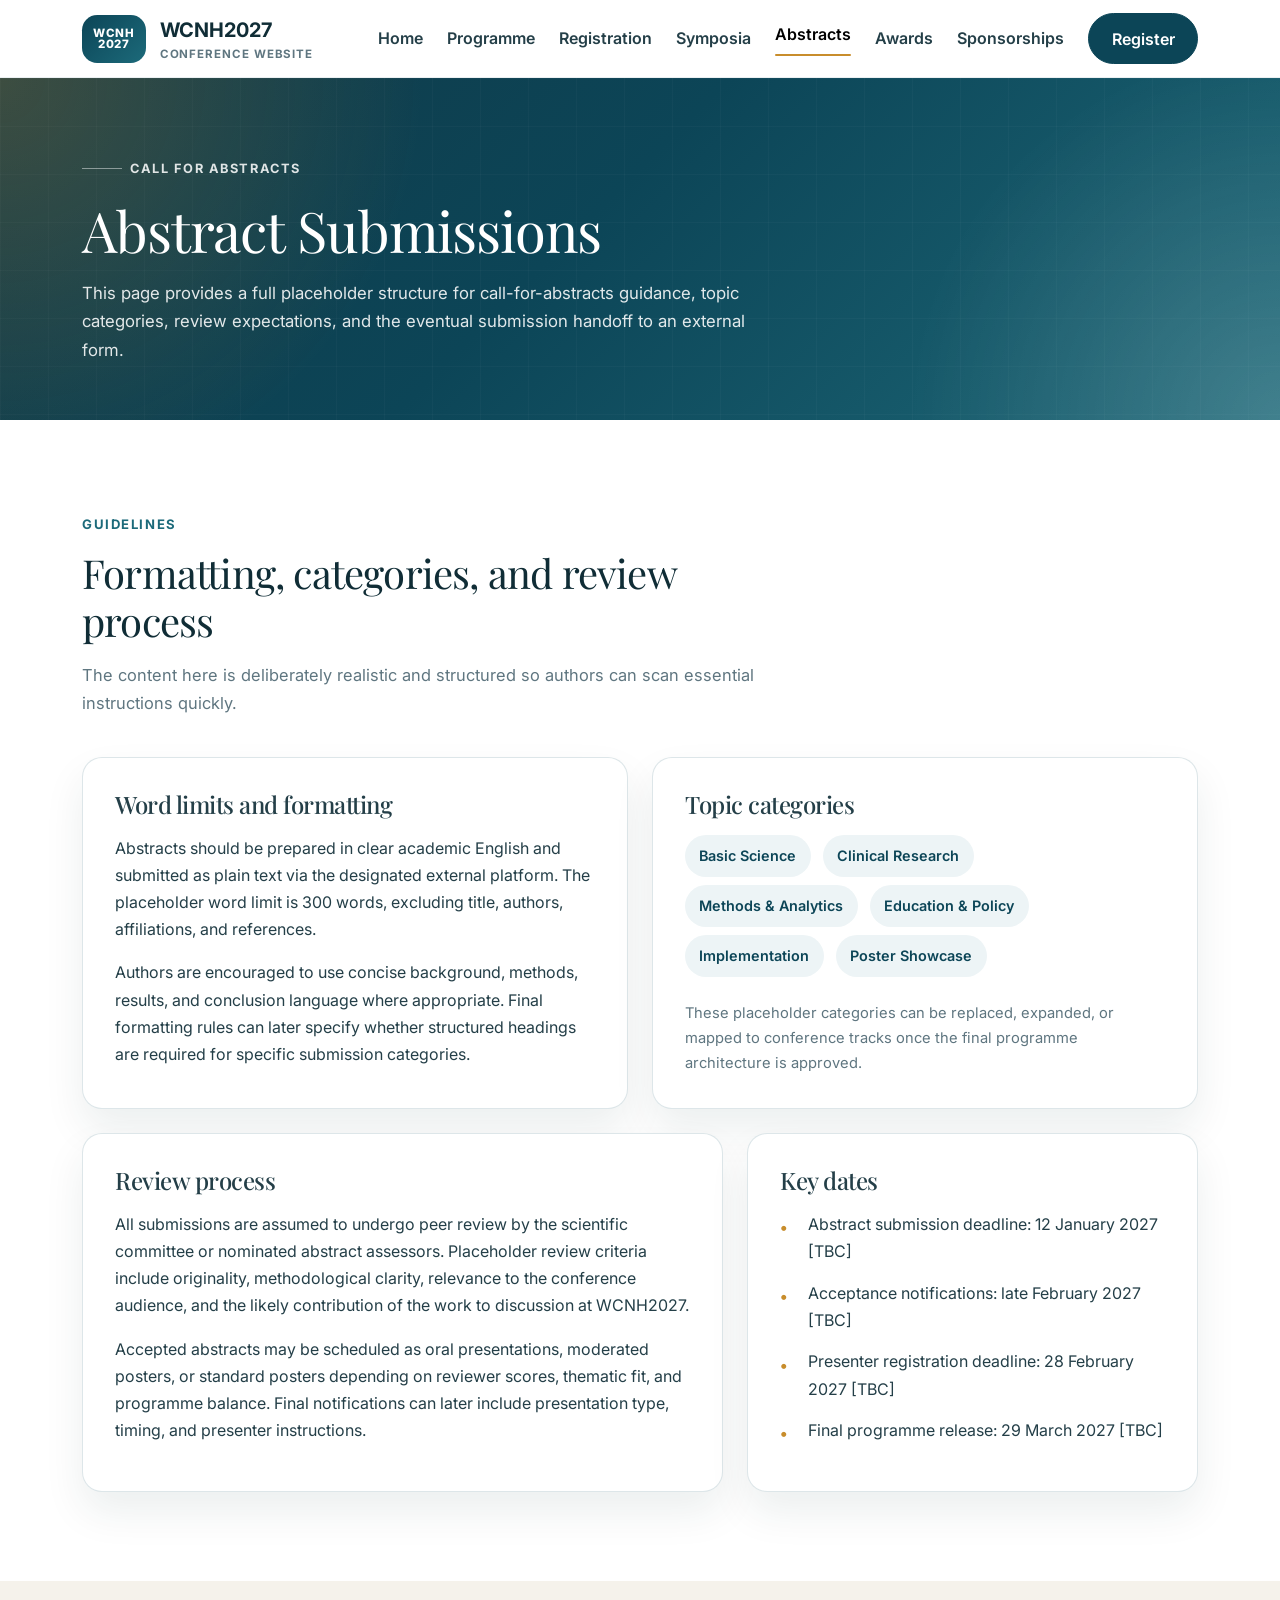
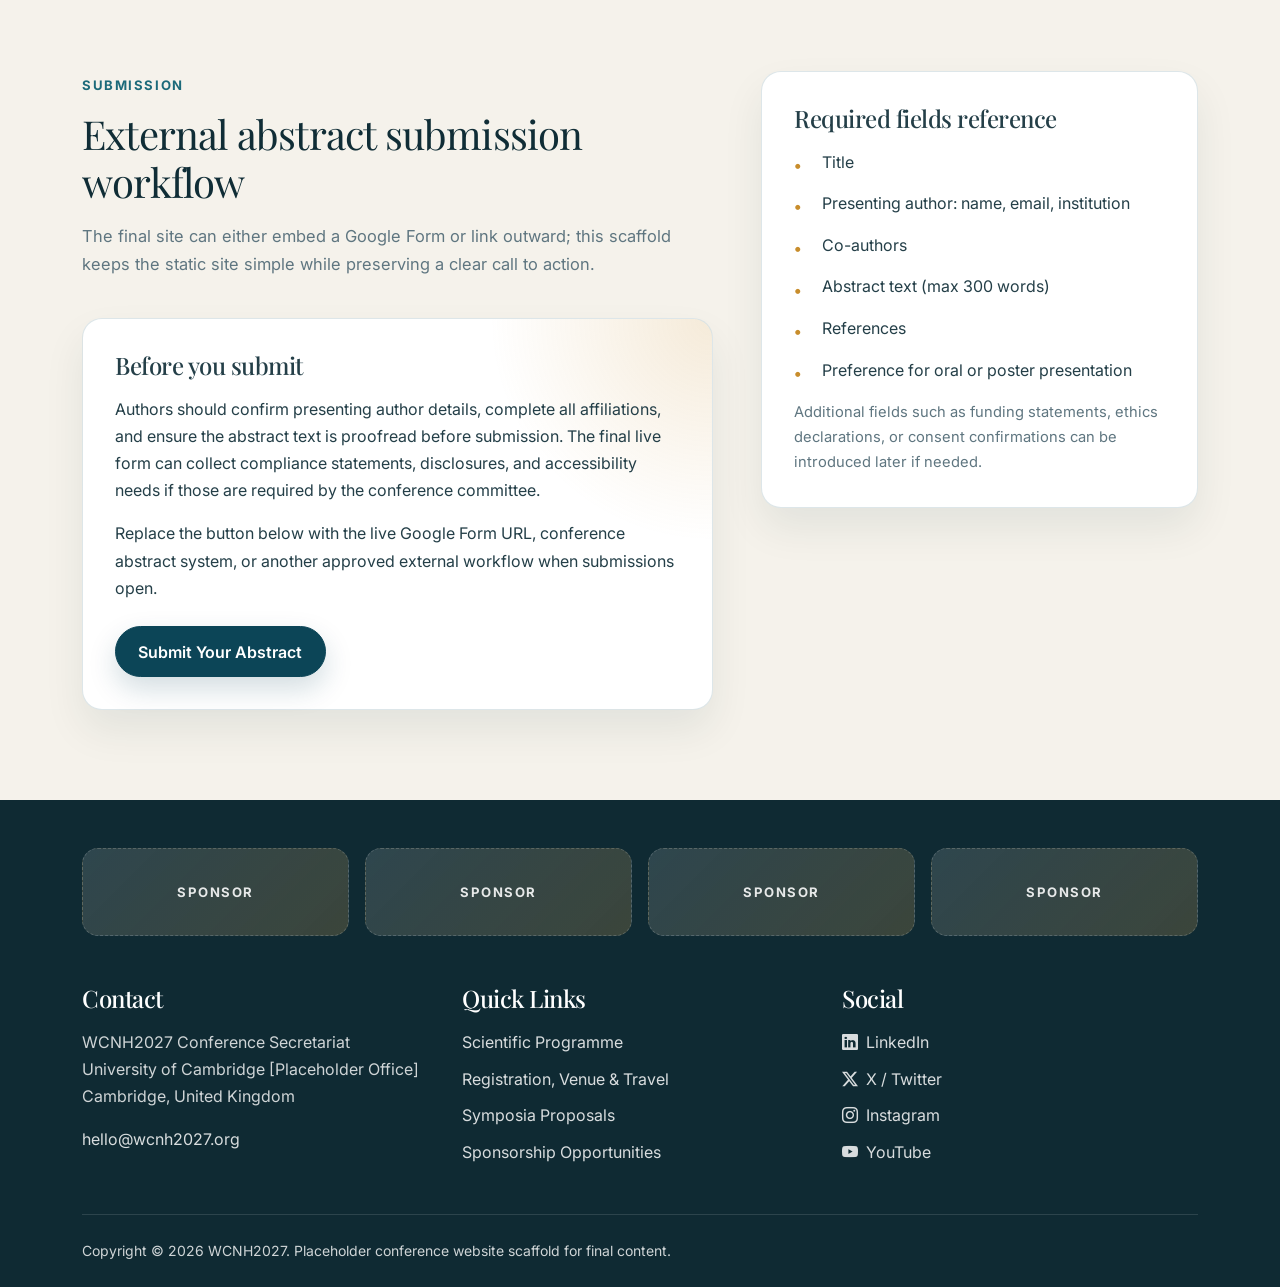
==== abstracts.html @ 4280727b "initial commit" ====
<!DOCTYPE html>
<html lang="en">
<head>
  <meta charset="UTF-8">
  <meta name="viewport" content="width=device-width, initial-scale=1">
  <title>WCNH2027 | Abstract Submissions</title>
  <meta name="description" content="Placeholder abstract submission guidance and external form pathway for WCNH2027.">
  <link rel="preconnect" href="https://fonts.googleapis.com">
  <link rel="preconnect" href="https://fonts.gstatic.com" crossorigin>
  <link href="https://fonts.googleapis.com/css2?family=Inter:wght@400;500;600;700&family=Playfair+Display:wght@600;700&display=swap" rel="stylesheet">
  <link href="https://cdn.jsdelivr.net/npm/bootstrap@5.3.3/dist/css/bootstrap.min.css" rel="stylesheet">
  <link href="https://cdn.jsdelivr.net/npm/bootstrap-icons@1.11.3/font/bootstrap-icons.min.css" rel="stylesheet">
  <link rel="stylesheet" href="assets/css/style.css">
</head>
<body>
  <a class="skip-link" href="#main-content">Skip to content</a>
  <div data-site-nav></div>

<main id="main-content">
    <header class="page-hero">
      <div class="container">
        <!-- PLACEHOLDER -->
        <p class="eyebrow">Call for abstracts</p>
        <h1 class="display-4 mb-3">Abstract Submissions</h1>
        <p class="lead-copy mb-0">
          This page provides a full placeholder structure for call-for-abstracts guidance, topic categories, review expectations, and the eventual submission handoff to an external form.
        </p>
      </div>
    </header>

    <section class="section-space section-surface">
      <div class="container">
        <div class="section-heading reveal-on-scroll">
          <span class="section-kicker">Guidelines</span>
          <h2 class="display-6 mb-3">Formatting, categories, and review process</h2>
          <p class="section-intro">
            The content here is deliberately realistic and structured so authors can scan essential instructions quickly.
          </p>
        </div>
        <div class="row g-4">
          <div class="col-lg-6">
            <div class="content-panel h-100 reveal-on-scroll">
              <!-- PLACEHOLDER -->
              <h3 class="h4 mb-3">Word limits and formatting</h3>
              <p>Abstracts should be prepared in clear academic English and submitted as plain text via the designated external platform. The placeholder word limit is 300 words, excluding title, authors, affiliations, and references.</p>
              <p class="mb-0">Authors are encouraged to use concise background, methods, results, and conclusion language where appropriate. Final formatting rules can later specify whether structured headings are required for specific submission categories.</p>
            </div>
          </div>
          <div class="col-lg-6">
            <div class="content-panel h-100 reveal-on-scroll">
              <!-- PLACEHOLDER -->
              <h3 class="h4 mb-3">Topic categories</h3>
              <div>
                <span class="meta-chip">Basic Science</span>
                <span class="meta-chip">Clinical Research</span>
                <span class="meta-chip">Methods &amp; Analytics</span>
                <span class="meta-chip">Education &amp; Policy</span>
                <span class="meta-chip">Implementation</span>
                <span class="meta-chip">Poster Showcase</span>
              </div>
              <p class="small-note mt-3 mb-0">These placeholder categories can be replaced, expanded, or mapped to conference tracks once the final programme architecture is approved.</p>
            </div>
          </div>
          <div class="col-lg-7">
            <div class="content-panel h-100 reveal-on-scroll">
              <!-- PLACEHOLDER -->
              <h3 class="h4 mb-3">Review process</h3>
              <p>
                All submissions are assumed to undergo peer review by the scientific committee or nominated abstract assessors. Placeholder review criteria include originality, methodological clarity, relevance to the conference audience, and the likely contribution of the work to discussion at WCNH2027.
              </p>
              <p class="mb-0">
                Accepted abstracts may be scheduled as oral presentations, moderated posters, or standard posters depending on reviewer scores, thematic fit, and programme balance. Final notifications can later include presentation type, timing, and presenter instructions.
              </p>
            </div>
          </div>
          <div class="col-lg-5">
            <div class="content-panel h-100 reveal-on-scroll">
              <!-- PLACEHOLDER -->
              <h3 class="h4 mb-3">Key dates</h3>
              <ul class="details-list">
                <li>Abstract submission deadline: 12 January 2027 [TBC]</li>
                <li>Acceptance notifications: late February 2027 [TBC]</li>
                <li>Presenter registration deadline: 28 February 2027 [TBC]</li>
                <li>Final programme release: 29 March 2027 [TBC]</li>
              </ul>
            </div>
          </div>
        </div>
      </div>
    </section>

    <section class="section-space section-muted">
      <div class="container">
        <div class="row g-5 align-items-start">
          <div class="col-lg-7">
            <div class="section-heading reveal-on-scroll">
              <span class="section-kicker">Submission</span>
              <h2 class="display-6 mb-3">External abstract submission workflow</h2>
              <p class="section-intro">
                The final site can either embed a Google Form or link outward; this scaffold keeps the static site simple while preserving a clear call to action.
              </p>
            </div>
            <div class="submission-panel reveal-on-scroll">
              <!-- PLACEHOLDER -->
              <h3 class="h4 mb-3">Before you submit</h3>
              <p>
                Authors should confirm presenting author details, complete all affiliations, and ensure the abstract text is proofread before submission. The final live form can collect compliance statements, disclosures, and accessibility needs if those are required by the conference committee.
              </p>
              <p class="mb-4">
                Replace the button below with the live Google Form URL, conference abstract system, or another approved external workflow when submissions open.
              </p>
              <!-- PLACEHOLDER -->
              <!-- Replace this placeholder button with the final Google Form or external abstract system link. -->
              <a class="btn btn-primary" href="#">Submit Your Abstract</a>
            </div>
          </div>
          <div class="col-lg-5">
            <div class="content-panel reveal-on-scroll">
              <!-- PLACEHOLDER -->
              <h3 class="h4 mb-3">Required fields reference</h3>
              <ul class="list-check">
                <li>Title</li>
                <li>Presenting author: name, email, institution</li>
                <li>Co-authors</li>
                <li>Abstract text (max 300 words)</li>
                <li>References</li>
                <li>Preference for oral or poster presentation</li>
              </ul>
              <p class="small-note mt-3 mb-0">
                Additional fields such as funding statements, ethics declarations, or consent confirmations can be introduced later if needed.
              </p>
            </div>
          </div>
        </div>
      </div>
    </section>
  </main>
  <div data-site-footer></div>

<script src="https://cdn.jsdelivr.net/npm/bootstrap@5.3.3/dist/js/bootstrap.bundle.min.js"></script>
  <script src="assets/js/main.js"></script>
</body>
</html>
---- assets/css/style.css ----
:root {
  --font-body: "Inter", sans-serif;
  --font-display: "Playfair Display", serif;
  --color-primary: #0c4557;
  --color-primary-soft: #edf4f6;
  --color-secondary: #1c6a7a;
  --color-accent: #c88d2c;
  --color-accent-soft: #f4e8d2;
  --color-deep: #102d36;
  --color-ink: #243f48;
  --color-muted-text: #5f7680;
  --color-surface: #ffffff;
  --color-surface-alt: #f5f2eb;
  --color-border: #d7e2e6;
  --color-footer: #0f2a33;
  --shadow-soft: 0 1rem 2.5rem rgba(16, 45, 54, 0.08);
  --shadow-card: 0 1.25rem 2.5rem rgba(16, 45, 54, 0.08);
  --section-space: clamp(4rem, 7vw, 6rem);
  --bs-primary: var(--color-primary);
  --bs-secondary: var(--color-secondary);
  --bs-body-color: var(--color-ink);
  --bs-body-bg: var(--color-surface-alt);
  --bs-border-color: var(--color-border);
}

html {
  scroll-behavior: smooth;
}

body {
  font-family: var(--font-body);
  color: var(--color-ink);
  background-color: var(--color-surface-alt);
  line-height: 1.7;
}

main {
  margin-top: 0;
}

h1,
h2,
h3,
h4,
h5,
h6 {
  font-family: var(--font-display);
  color: var(--color-deep);
  letter-spacing: -0.02em;
}

a {
  color: var(--color-primary);
}

a:hover,
a:focus {
  color: var(--color-secondary);
}

.skip-link {
  position: fixed;
  left: 1rem;
  top: 1rem;
  z-index: 2000;
  padding: 0.75rem 1rem;
  border-radius: 999px;
  background: var(--color-deep);
  color: #fff;
  text-decoration: none;
  transform: translateY(-200%);
  transition: transform 0.2s ease;
}

.skip-link:focus {
  transform: translateY(0);
}

.site-navbar {
  position: sticky;
  top: 0;
  z-index: 1030;
  background: #ffffff;
  border-bottom: 1px solid rgba(12, 69, 87, 0.08);
  transition: background-color 0.25s ease, box-shadow 0.25s ease, border-color 0.25s ease;
}

.site-navbar .navbar-collapse {
  background: #ffffff;
}

.site-navbar .btn-primary {
  box-shadow: none;
}

.site-navbar .brand-mark {
  box-shadow: none;
}

.site-navbar.scrolled {
  border-color: rgba(12, 69, 87, 0.1);
  box-shadow: 0 0.75rem 1.5rem rgba(16, 45, 54, 0.08);
}

.navbar-brand {
  gap: 0.85rem;
  font-weight: 700;
  color: var(--color-deep);
}

.brand-mark {
  display: inline-flex;
  flex-direction: column;
  align-items: center;
  justify-content: center;
  width: 4rem;
  height: 3rem;
  border-radius: 0.95rem;
  background: linear-gradient(135deg, var(--color-primary), var(--color-secondary));
  color: #fff;
  font-family: var(--font-body);
  font-size: 0.72rem;
  font-weight: 800;
  letter-spacing: 0.08em;
  line-height: 0.9;
  box-shadow: 0 0.75rem 1.5rem rgba(12, 69, 87, 0.18);
}

.brand-mark span {
  display: block;
}

.navbar-brand small {
  display: block;
  margin-top: -0.15rem;
  font-size: 0.72rem;
  letter-spacing: 0.08em;
  text-transform: uppercase;
  color: var(--color-muted-text);
}

.nav-link {
  font-weight: 600;
  color: var(--color-ink);
}

.nav-link.active,
.nav-link[aria-current="page"] {
  color: var(--color-primary);
}

.nav-link.active::after,
.nav-link[aria-current="page"]::after {
  display: block;
  width: 100%;
  height: 2px;
  margin-top: 0.35rem;
  border-radius: 999px;
  background: var(--color-accent);
  content: "";
}

.btn {
  border-radius: 999px;
  font-weight: 600;
  padding: 0.8rem 1.4rem;
}

.btn-primary {
  background: var(--color-primary);
  border-color: var(--color-primary);
  box-shadow: 0 0.75rem 1.75rem rgba(12, 69, 87, 0.18);
}

.btn-primary:hover,
.btn-primary:focus {
  background: var(--color-secondary);
  border-color: var(--color-secondary);
}

.btn-outline-light:hover,
.btn-outline-light:focus {
  color: var(--color-deep);
}

.hero-section,
.page-hero {
  position: relative;
  overflow: hidden;
}

.hero-section::before,
.page-hero::before {
  position: absolute;
  inset: 0;
  background:
    radial-gradient(circle at top left, rgba(200, 141, 44, 0.24), transparent 32%),
    radial-gradient(circle at bottom right, rgba(255, 255, 255, 0.16), transparent 28%),
    linear-gradient(135deg, #113947 0%, #0c4557 45%, #1d6878 100%);
  content: "";
}

.hero-section::after,
.page-hero::after {
  position: absolute;
  inset: 0;
  opacity: 0.45;
  background-image:
    linear-gradient(rgba(255, 255, 255, 0.06) 1px, transparent 1px),
    linear-gradient(90deg, rgba(255, 255, 255, 0.06) 1px, transparent 1px);
  background-size: 3rem 3rem;
  content: "";
}

.hero-section .container,
.page-hero .container {
  position: relative;
  z-index: 1;
}

.hero-section {
  padding: clamp(5.5rem, 8vw, 7rem) 0 clamp(4rem, 8vw, 5.5rem);
  color: #fff;
}

.hero-section h1,
.hero-section h2,
.page-hero h1,
.page-hero h2 {
  color: #fff;
}

.page-hero {
  padding: 4.5rem 0 3.5rem;
  color: rgba(255, 255, 255, 0.92);
}

.eyebrow {
  display: inline-flex;
  align-items: center;
  gap: 0.5rem;
  margin-bottom: 1rem;
  color: rgba(255, 255, 255, 0.86);
  font-size: 0.8rem;
  font-weight: 700;
  letter-spacing: 0.12em;
  text-transform: uppercase;
}

.eyebrow::before {
  display: inline-block;
  width: 2.5rem;
  height: 1px;
  background: rgba(255, 255, 255, 0.45);
  content: "";
}

.hero-tagline {
  font-size: clamp(1.2rem, 2vw, 1.55rem);
  color: rgba(255, 255, 255, 0.9);
}

.hero-meta,
.page-meta {
  display: flex;
  flex-wrap: wrap;
  gap: 0.85rem;
  margin: 1.5rem 0;
}

.hero-meta span,
.page-meta span {
  display: inline-flex;
  align-items: center;
  gap: 0.55rem;
  padding: 0.65rem 1rem;
  border: 1px solid rgba(255, 255, 255, 0.16);
  border-radius: 999px;
  background: rgba(255, 255, 255, 0.1);
  color: #fff;
  font-size: 0.95rem;
}

.lead-copy {
  max-width: 42rem;
  color: rgba(255, 255, 255, 0.88);
  font-size: 1.05rem;
}

.page-hero .lead-copy {
  color: rgba(255, 255, 255, 0.88);
}

.hero-panel,
.content-panel,
.table-card,
.submission-panel,
.teaser-panel,
.travel-card,
.hotel-card,
.card-shell {
  background: var(--color-surface);
  border: 1px solid rgba(215, 226, 230, 0.85);
  border-radius: 1.25rem;
  box-shadow: var(--shadow-card);
}

.hero-panel {
  padding: 1.5rem;
  color: var(--color-ink);
}

.hero-panel .eyebrow {
  color: var(--color-secondary);
}

.hero-panel .eyebrow::before {
  background: rgba(28, 106, 122, 0.25);
}

.stat-list {
  display: grid;
  gap: 1rem;
  margin: 0;
  padding: 0;
  list-style: none;
}

.stat-list li {
  display: flex;
  align-items: center;
  justify-content: space-between;
  gap: 1rem;
  padding: 0.95rem 1rem;
  border-radius: 1rem;
  background: var(--color-primary-soft);
}

.stat-list strong {
  color: var(--color-deep);
}

.countdown-grid {
  display: grid;
  grid-template-columns: repeat(4, minmax(0, 1fr));
  gap: 0.8rem;
}

.countdown-card {
  padding: 1rem 0.75rem;
  border-radius: 1rem;
  background: var(--color-primary-soft);
  text-align: center;
}

.countdown-value {
  display: block;
  color: var(--color-primary);
  font-size: clamp(1.5rem, 3vw, 2rem);
  font-weight: 700;
  line-height: 1.1;
}

.countdown-label {
  color: var(--color-muted-text);
  font-size: 0.76rem;
  font-weight: 700;
  letter-spacing: 0.08em;
  text-transform: uppercase;
}

.countdown-note {
  margin-top: 1rem;
  margin-bottom: 0;
  color: var(--color-muted-text);
  font-size: 0.92rem;
}

.section-space {
  padding: var(--section-space) 0;
}

.section-surface {
  background: var(--color-surface);
}

.section-muted {
  background: var(--color-surface-alt);
}

.section-heading {
  max-width: 44rem;
  margin-bottom: 2.5rem;
}

.section-heading p,
.content-panel p:last-child,
.travel-card p:last-child,
.hotel-card p:last-child,
.speaker-card p:last-child,
.committee-card p:last-child,
.sponsor-card p:last-child,
.social-card p:last-child,
.tier-card p:last-child {
  margin-bottom: 0;
}

.section-kicker {
  display: inline-block;
  margin-bottom: 0.85rem;
  color: var(--color-secondary);
  font-size: 0.82rem;
  font-weight: 700;
  letter-spacing: 0.12em;
  text-transform: uppercase;
}

.section-intro {
  color: var(--color-muted-text);
  font-size: 1.03rem;
}

.content-panel,
.submission-panel,
.teaser-panel {
  padding: 2rem;
}

.placeholder-box {
  display: flex;
  align-items: center;
  justify-content: center;
  min-height: 11rem;
  border: 1px dashed rgba(12, 69, 87, 0.28);
  border-radius: 1rem;
  background:
    linear-gradient(135deg, rgba(12, 69, 87, 0.1), rgba(200, 141, 44, 0.16)),
    var(--color-primary-soft);
  color: var(--color-deep);
  font-size: 0.82rem;
  font-weight: 700;
  letter-spacing: 0.12em;
  text-align: center;
  text-transform: uppercase;
}

.placeholder-box.placeholder-photo {
  min-height: 16rem;
}

.placeholder-box.placeholder-logo {
  min-height: 5.5rem;
}

.placeholder-box.placeholder-room {
  min-height: 13rem;
}

.focus-list,
.list-check,
.talk-list,
.details-list {
  margin: 0;
  padding: 0;
  list-style: none;
}

.focus-list li,
.list-check li,
.details-list li {
  position: relative;
  padding-left: 1.75rem;
  margin-bottom: 0.9rem;
}

.focus-list li::before,
.list-check li::before,
.details-list li::before {
  position: absolute;
  left: 0;
  top: 0.2rem;
  color: var(--color-accent);
  font-weight: 700;
  content: "•";
}

.meta-chip {
  display: inline-flex;
  align-items: center;
  gap: 0.45rem;
  margin: 0 0.5rem 0.5rem 0;
  padding: 0.55rem 0.9rem;
  border-radius: 999px;
  background: var(--color-primary-soft);
  color: var(--color-primary);
  font-size: 0.9rem;
  font-weight: 600;
}

.conference-timeline {
  position: relative;
  display: grid;
  gap: 1.5rem;
}

.conference-timeline::before {
  position: absolute;
  left: 1rem;
  top: 0.35rem;
  bottom: 0.35rem;
  width: 2px;
  background: linear-gradient(var(--color-primary), rgba(12, 69, 87, 0.08));
  content: "";
}

.timeline-item {
  position: relative;
  padding-left: 3rem;
}

.timeline-item::before {
  position: absolute;
  left: 0.45rem;
  top: 0.45rem;
  width: 1.15rem;
  height: 1.15rem;
  border: 4px solid var(--color-surface);
  border-radius: 50%;
  background: var(--color-accent);
  box-shadow: 0 0 0 1px rgba(12, 69, 87, 0.12);
  content: "";
}

.timeline-card {
  height: 100%;
  padding: 1.5rem;
  border: 1px solid var(--color-border);
  border-radius: 1.15rem;
  background: var(--color-surface);
  box-shadow: var(--shadow-soft);
}

.timeline-date {
  display: block;
  margin-bottom: 0.6rem;
  color: var(--color-primary);
  font-size: 0.8rem;
  font-weight: 700;
  letter-spacing: 0.08em;
  text-transform: uppercase;
}

.card-lift,
.speaker-card,
.committee-card,
.social-card,
.tier-card,
.sponsor-card {
  transition: transform 0.25s ease, box-shadow 0.25s ease;
}

.card-lift:hover,
.speaker-card:hover,
.committee-card:hover,
.social-card:hover,
.tier-card:hover,
.sponsor-card:hover {
  transform: translateY(-0.25rem);
  box-shadow: 0 1.35rem 2.8rem rgba(16, 45, 54, 0.1);
}

.committee-card,
.speaker-card,
.social-card,
.tier-card,
.sponsor-card {
  height: 100%;
  padding: 1.35rem;
  border: 1px solid rgba(215, 226, 230, 0.85);
  border-radius: 1.25rem;
  background: var(--color-surface);
  box-shadow: var(--shadow-card);
}

.card-role,
.speaker-affiliation,
.social-meta,
.tier-price,
.sponsor-tier-label {
  color: var(--color-secondary);
  font-size: 0.9rem;
  font-weight: 700;
}

.committee-card h3,
.speaker-card h3,
.social-card h3,
.tier-card h3,
.sponsor-card h3 {
  font-size: 1.35rem;
}

.speaker-talk {
  padding: 0.95rem 1rem;
  border-left: 3px solid var(--color-accent);
  border-radius: 0.75rem;
  background: var(--color-surface-alt);
}

.table-card {
  padding: 1.4rem;
}

.table-card .table {
  margin-bottom: 0;
}

.table-card thead th {
  background: var(--color-primary-soft);
  color: var(--color-deep);
  font-weight: 700;
}

.table-card tbody th,
.table-card tbody td {
  vertical-align: middle;
}

.programme-badge {
  display: inline-flex;
  align-items: center;
  gap: 0.35rem;
  margin-right: 0.45rem;
  margin-bottom: 0.45rem;
  padding: 0.45rem 0.7rem;
  border-radius: 999px;
  background: var(--color-accent-soft);
  color: #855d17;
  font-size: 0.82rem;
  font-weight: 700;
}

.accordion-item {
  overflow: hidden;
  border: 1px solid rgba(215, 226, 230, 0.85);
  border-radius: 1rem;
  box-shadow: var(--shadow-soft);
}

.accordion-button {
  padding: 1.2rem 1.35rem;
  font-weight: 700;
  color: var(--color-deep);
}

.accordion-button:not(.collapsed) {
  background: var(--color-primary-soft);
  color: var(--color-primary);
  box-shadow: none;
}

.accordion-button:focus {
  box-shadow: 0 0 0 0.25rem rgba(12, 69, 87, 0.15);
}

.talk-list li {
  padding: 1rem 0;
  border-top: 1px solid rgba(215, 226, 230, 0.8);
}

.talk-list li:first-child {
  padding-top: 0;
  border-top: 0;
}

.talk-title {
  display: block;
  color: var(--color-deep);
  font-weight: 700;
}

.talk-speaker {
  display: block;
  color: var(--color-secondary);
  font-size: 0.92rem;
  font-weight: 600;
}

.social-card {
  position: relative;
  padding-top: 3.25rem;
}

.social-date-badge {
  position: absolute;
  top: 1.25rem;
  right: 1.25rem;
  padding: 0.45rem 0.8rem;
  border-radius: 999px;
  background: var(--color-primary-soft);
  color: var(--color-primary);
  font-size: 0.8rem;
  font-weight: 700;
}

.info-grid {
  display: grid;
  gap: 1rem;
}

.map-frame {
  width: 100%;
  min-height: 23rem;
  border: 0;
  border-radius: 1.25rem;
  box-shadow: var(--shadow-card);
}

.pricing-note,
.deadline-note,
.small-note {
  color: var(--color-muted-text);
  font-size: 0.92rem;
}

.travel-card,
.hotel-card {
  padding: 1.5rem;
}

.hotel-meta {
  display: flex;
  flex-wrap: wrap;
  gap: 0.55rem;
  margin: 1rem 0;
}

.hotel-meta span {
  padding: 0.45rem 0.75rem;
  border-radius: 999px;
  background: var(--color-primary-soft);
  color: var(--color-primary);
  font-size: 0.84rem;
  font-weight: 700;
}

.submission-panel {
  background:
    radial-gradient(circle at top right, rgba(200, 141, 44, 0.18), transparent 30%),
    var(--color-surface);
}

.teaser-panel {
  position: relative;
  overflow: hidden;
  background:
    linear-gradient(135deg, rgba(12, 69, 87, 0.08), rgba(200, 141, 44, 0.12)),
    var(--color-surface);
}

.teaser-panel::after {
  position: absolute;
  top: -2rem;
  right: -2rem;
  width: 8rem;
  height: 8rem;
  border-radius: 50%;
  background: rgba(200, 141, 44, 0.12);
  content: "";
}

.teaser-pill {
  display: inline-flex;
  align-items: center;
  gap: 0.45rem;
  margin-bottom: 1rem;
  padding: 0.45rem 0.85rem;
  border-radius: 999px;
  background: var(--color-accent-soft);
  color: #855d17;
  font-size: 0.8rem;
  font-weight: 700;
  letter-spacing: 0.08em;
  text-transform: uppercase;
}

.tier-card {
  padding-top: 2rem;
}

.tier-card.featured {
  border-color: rgba(200, 141, 44, 0.5);
  background:
    linear-gradient(180deg, rgba(244, 232, 210, 0.8), rgba(255, 255, 255, 0.98));
}

.tier-price {
  display: block;
  margin-bottom: 1rem;
  font-size: 1rem;
}

.sponsor-band {
  background: linear-gradient(135deg, #0f2a33, #153844);
  color: #fff;
}

.sponsor-band h2,
.sponsor-band p,
.site-footer h2,
.site-footer h3,
.site-footer h4 {
  color: #fff;
}

.sponsor-logo-grid,
.footer-sponsor-strip {
  display: grid;
  grid-template-columns: repeat(auto-fit, minmax(130px, 1fr));
  gap: 1rem;
}

.small-sponsor {
  min-height: 4.5rem;
  border-color: rgba(255, 255, 255, 0.18);
  background:
    linear-gradient(135deg, rgba(255, 255, 255, 0.08), rgba(200, 141, 44, 0.18)),
    rgba(255, 255, 255, 0.06);
  color: rgba(255, 255, 255, 0.88);
}

.site-footer {
  background: var(--color-footer);
  color: rgba(255, 255, 255, 0.8);
}

.site-footer a {
  color: rgba(255, 255, 255, 0.84);
  text-decoration: none;
}

.site-footer a:hover,
.site-footer a:focus {
  color: #fff;
}

.footer-list {
  margin: 0;
  padding: 0;
  list-style: none;
}

.footer-list li + li {
  margin-top: 0.6rem;
}

.footer-bottom {
  border-top: 1px solid rgba(255, 255, 255, 0.12);
}

.reveal-on-scroll {
  opacity: 0;
  transform: translateY(18px);
  transition: opacity 0.45s ease, transform 0.45s ease;
}

.reveal-on-scroll.reveal-visible {
  opacity: 1;
  transform: translateY(0);
}

@media (min-width: 992px) {
  .conference-timeline {
    grid-template-columns: repeat(6, minmax(0, 1fr));
    gap: 1rem;
    padding-top: 2.25rem;
  }

  .conference-timeline::before {
    left: 0;
    top: 1rem;
    right: 0;
    bottom: auto;
    width: auto;
    height: 2px;
  }

  .timeline-item {
    padding-left: 0;
    padding-top: 2.25rem;
  }

  .timeline-item::before {
    left: 50%;
    top: 0.45rem;
    transform: translateX(-50%);
  }

  .hero-offset {
    padding-left: 2rem;
  }
}

@media (max-width: 991.98px) {
  .site-navbar .btn {
    width: 100%;
  }

  .hero-panel {
    margin-top: 1rem;
  }
}

@media (max-width: 767.98px) {
  main {
    margin-top: 0;
  }

  .hero-section,
  .page-hero {
    padding-top: 4rem;
  }

  .countdown-grid {
    grid-template-columns: repeat(2, minmax(0, 1fr));
  }

  .section-heading {
    margin-bottom: 2rem;
  }

  .table-card {
    padding: 1rem;
  }
}

@media (prefers-reduced-motion: reduce) {
  html {
    scroll-behavior: auto;
  }

  *,
  *::before,
  *::after {
    animation-duration: 0.01ms !important;
    animation-iteration-count: 1 !important;
    transition-duration: 0.01ms !important;
    scroll-behavior: auto !important;
  }

  .reveal-on-scroll {
    opacity: 1;
    transform: none;
  }
}
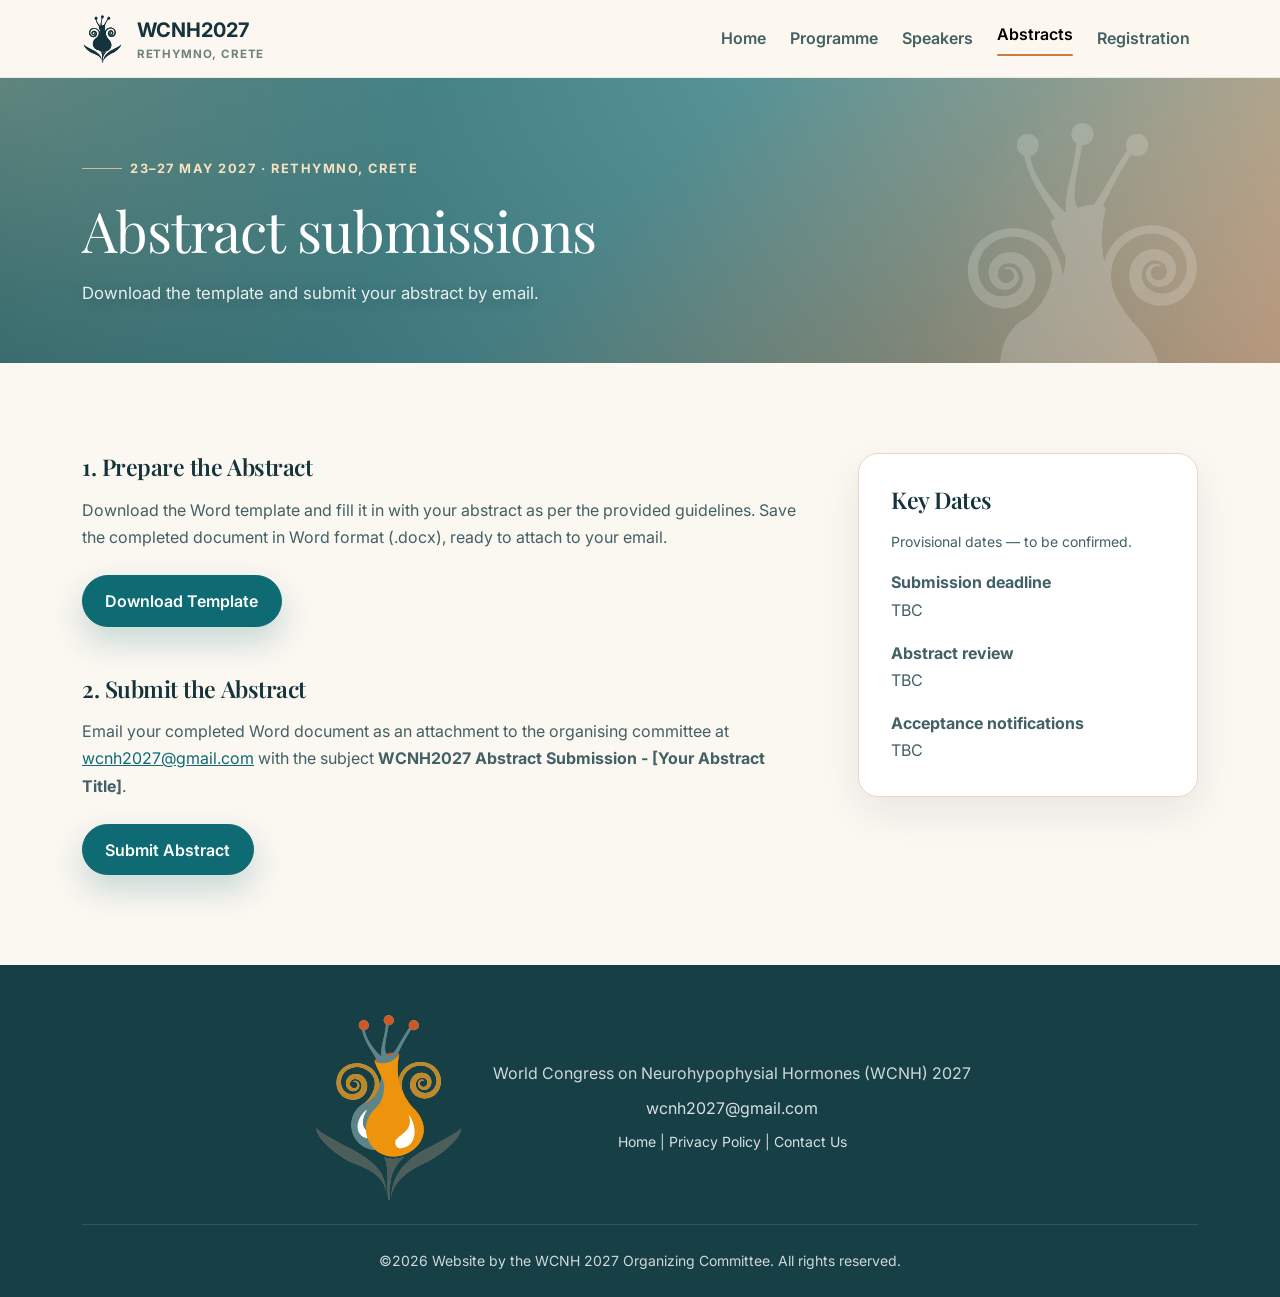
==== commit 447af98b: "abstracts page" ====
--- a/abstracts.html
+++ b/abstracts.html
@@ -3,8 +3,8 @@
 <head>
   <meta charset="UTF-8">
   <meta name="viewport" content="width=device-width, initial-scale=1">
-  <title>WCNH2027 | Abstract Submissions</title>
-  <meta name="description" content="Placeholder abstract submission guidance and external form pathway for WCNH2027.">
+  <title>WCNH2027 | Abstract submissions</title>
+  <meta name="description" content="Submit your abstract for WCNH2027. Download the Word template, complete it and email it to the organising committee.">
   <link rel="preconnect" href="https://fonts.googleapis.com">
   <link rel="preconnect" href="https://fonts.gstatic.com" crossorigin>
   <link href="https://fonts.googleapis.com/css2?family=Inter:wght@400;500;600;700&family=Playfair+Display:wght@600;700&display=swap" rel="stylesheet">
@@ -15,129 +15,56 @@
 <body>
   <a class="skip-link" href="#main-content">Skip to content</a>
   <div data-site-nav></div>
-
-<main id="main-content">
+  <main id="main-content">
     <header class="page-hero">
       <div class="container">
-        <!-- PLACEHOLDER -->
-        <p class="eyebrow">Call for abstracts</p>
-        <h1 class="display-4 mb-3">Abstract Submissions</h1>
-        <p class="lead-copy mb-0">
-          This page provides a full placeholder structure for call-for-abstracts guidance, topic categories, review expectations, and the eventual submission handoff to an external form.
-        </p>
+        <img class="page-hero-mark" src="assets/img/logo-square.svg" alt="" aria-hidden="true" width="640" height="750">
+        <p class="eyebrow">23–27 May 2027 · Rethymno, Crete</p>
+        <h1 class="display-4 mb-3">Abstract submissions</h1>
+        <p class="lead-copy mb-0">Download the template and submit your abstract by email.</p>
       </div>
     </header>
-
-    <section class="section-space section-surface">
+    <div class="section-space">
       <div class="container">
-        <div class="section-heading reveal-on-scroll">
-          <span class="section-kicker">Guidelines</span>
-          <h2 class="display-6 mb-3">Formatting, categories, and review process</h2>
-          <p class="section-intro">
-            The content here is deliberately realistic and structured so authors can scan essential instructions quickly.
-          </p>
-        </div>
-        <div class="row g-4">
-          <div class="col-lg-6">
-            <div class="content-panel h-100 reveal-on-scroll">
-              <!-- PLACEHOLDER -->
-              <h3 class="h4 mb-3">Word limits and formatting</h3>
-              <p>Abstracts should be prepared in clear academic English and submitted as plain text via the designated external platform. The placeholder word limit is 300 words, excluding title, authors, affiliations, and references.</p>
-              <p class="mb-0">Authors are encouraged to use concise background, methods, results, and conclusion language where appropriate. Final formatting rules can later specify whether structured headings are required for specific submission categories.</p>
-            </div>
+        <div class="row g-5 align-items-start">
+          <div class="col-lg-8 d-flex flex-column gap-5">
+            <section aria-labelledby="prepare-heading">
+              <h2 id="prepare-heading" class="panel-title">1. Prepare the Abstract</h2>
+              <p>Download the Word template and fill it in with your abstract as per the provided guidelines. Save the completed document in Word format (.docx), ready to attach to your email.</p>
+              <div class="mt-4">
+                <!-- PLACEHOLDER: this download is an unchanged copy of multimedia/WCNH_template_v2.docx. Replace with the final abstract template when available. -->
+                <a class="btn btn-primary" href="assets/downloads/WCNH2027-abstract-template.docx" download>Download Template</a>
+              </div>
+            </section>
+            <section aria-labelledby="submit-heading">
+              <h2 id="submit-heading" class="panel-title">2. Submit the Abstract</h2>
+              <p>Email your completed Word document as an attachment to the organising committee at <a href="mailto:wcnh2027@gmail.com">wcnh2027@gmail.com</a> with the subject <strong>WCNH2027 Abstract Submission - [Your Abstract Title]</strong>.</p>
+              <div class="mt-4">
+                <a class="btn btn-primary" href="mailto:wcnh2027@gmail.com?subject=WCNH2027%20Abstract%20Submission" aria-describedby="attachment-reminder">Submit Abstract</a>
+              </div>
+            </section>
           </div>
-          <div class="col-lg-6">
-            <div class="content-panel h-100 reveal-on-scroll">
-              <!-- PLACEHOLDER -->
-              <h3 class="h4 mb-3">Topic categories</h3>
-              <div>
-                <span class="meta-chip">Basic Science</span>
-                <span class="meta-chip">Clinical Research</span>
-                <span class="meta-chip">Methods &amp; Analytics</span>
-                <span class="meta-chip">Education &amp; Policy</span>
-                <span class="meta-chip">Implementation</span>
-                <span class="meta-chip">Poster Showcase</span>
-              </div>
-              <p class="small-note mt-3 mb-0">These placeholder categories can be replaced, expanded, or mapped to conference tracks once the final programme architecture is approved.</p>
-            </div>
-          </div>
-          <div class="col-lg-7">
-            <div class="content-panel h-100 reveal-on-scroll">
-              <!-- PLACEHOLDER -->
-              <h3 class="h4 mb-3">Review process</h3>
-              <p>
-                All submissions are assumed to undergo peer review by the scientific committee or nominated abstract assessors. Placeholder review criteria include originality, methodological clarity, relevance to the conference audience, and the likely contribution of the work to discussion at WCNH2027.
-              </p>
-              <p class="mb-0">
-                Accepted abstracts may be scheduled as oral presentations, moderated posters, or standard posters depending on reviewer scores, thematic fit, and programme balance. Final notifications can later include presentation type, timing, and presenter instructions.
-              </p>
-            </div>
-          </div>
-          <div class="col-lg-5">
-            <div class="content-panel h-100 reveal-on-scroll">
-              <!-- PLACEHOLDER -->
-              <h3 class="h4 mb-3">Key dates</h3>
-              <ul class="details-list">
-                <li>Abstract submission deadline: 12 January 2027 [TBC]</li>
-                <li>Acceptance notifications: late February 2027 [TBC]</li>
-                <li>Presenter registration deadline: 28 February 2027 [TBC]</li>
-                <li>Final programme release: 29 March 2027 [TBC]</li>
-              </ul>
-            </div>
+          <div class="col-lg-4">
+            <aside class="content-panel" aria-labelledby="key-dates-heading">
+              <h2 id="key-dates-heading" class="panel-title">Key Dates</h2>
+              <!-- PLACEHOLDER: sample dates; replace with the confirmed submission schedule. -->
+              <p class="small">Provisional dates — to be confirmed.</p>
+              <dl class="mb-0">
+                <dt>Submission deadline</dt>
+                <dd class="mb-3">TBC</dd>
+                <dt>Abstract review</dt>
+                <dd class="mb-3">TBC</dd>
+                <dt>Acceptance notifications</dt>
+                <dd class="mb-0">TBC</dd>
+              </dl>
+            </aside>
           </div>
         </div>
       </div>
-    </section>
-
-    <section class="section-space section-muted">
-      <div class="container">
-        <div class="row g-5 align-items-start">
-          <div class="col-lg-7">
-            <div class="section-heading reveal-on-scroll">
-              <span class="section-kicker">Submission</span>
-              <h2 class="display-6 mb-3">External abstract submission workflow</h2>
-              <p class="section-intro">
-                The final site can either embed a Google Form or link outward; this scaffold keeps the static site simple while preserving a clear call to action.
-              </p>
-            </div>
-            <div class="submission-panel reveal-on-scroll">
-              <!-- PLACEHOLDER -->
-              <h3 class="h4 mb-3">Before you submit</h3>
-              <p>
-                Authors should confirm presenting author details, complete all affiliations, and ensure the abstract text is proofread before submission. The final live form can collect compliance statements, disclosures, and accessibility needs if those are required by the conference committee.
-              </p>
-              <p class="mb-4">
-                Replace the button below with the live Google Form URL, conference abstract system, or another approved external workflow when submissions open.
-              </p>
-              <!-- PLACEHOLDER -->
-              <!-- Replace this placeholder button with the final Google Form or external abstract system link. -->
-              <a class="btn btn-primary" href="#">Submit Your Abstract</a>
-            </div>
-          </div>
-          <div class="col-lg-5">
-            <div class="content-panel reveal-on-scroll">
-              <!-- PLACEHOLDER -->
-              <h3 class="h4 mb-3">Required fields reference</h3>
-              <ul class="list-check">
-                <li>Title</li>
-                <li>Presenting author: name, email, institution</li>
-                <li>Co-authors</li>
-                <li>Abstract text (max 300 words)</li>
-                <li>References</li>
-                <li>Preference for oral or poster presentation</li>
-              </ul>
-              <p class="small-note mt-3 mb-0">
-                Additional fields such as funding statements, ethics declarations, or consent confirmations can be introduced later if needed.
-              </p>
-            </div>
-          </div>
-        </div>
-      </div>
-    </section>
+    </div>
   </main>
   <div data-site-footer></div>
-
-<script src="https://cdn.jsdelivr.net/npm/bootstrap@5.3.3/dist/js/bootstrap.bundle.min.js"></script>
+  <script src="https://cdn.jsdelivr.net/npm/bootstrap@5.3.3/dist/js/bootstrap.bundle.min.js"></script>
   <script src="assets/js/main.js"></script>
 </body>
 </html>
--- a/assets/css/style.css
+++ b/assets/css/style.css
@@ -1,20 +1,20 @@
 :root {
   --font-body: "Inter", sans-serif;
   --font-display: "Playfair Display", serif;
-  --color-primary: #0c4557;
-  --color-primary-soft: #edf4f6;
-  --color-secondary: #1c6a7a;
-  --color-accent: #c88d2c;
-  --color-accent-soft: #f4e8d2;
-  --color-deep: #102d36;
-  --color-ink: #243f48;
-  --color-muted-text: #5f7680;
+  --color-primary: #0e6b73;
+  --color-primary-soft: #e3f2f1;
+  --color-secondary: #5f9695;
+  --color-accent: #ce7a45;
+  --color-accent-soft: #f7dfce;
+  --color-deep: #15333b;
+  --color-ink: #426065;
+  --color-muted-text: #6f817d;
   --color-surface: #ffffff;
-  --color-surface-alt: #f5f2eb;
-  --color-border: #d7e2e6;
-  --color-footer: #0f2a33;
-  --shadow-soft: 0 1rem 2.5rem rgba(16, 45, 54, 0.08);
-  --shadow-card: 0 1.25rem 2.5rem rgba(16, 45, 54, 0.08);
+  --color-surface-alt: #f8f1e8;
+  --color-border: #e7d7c5;
+  --color-footer: #163f46;
+  --shadow-soft: 0 1rem 2.5rem rgba(21, 51, 59, 0.08);
+  --shadow-card: 0 1.5rem 3rem rgba(21, 51, 59, 0.1);
   --section-space: clamp(4rem, 7vw, 6rem);
   --bs-primary: var(--color-primary);
   --bs-secondary: var(--color-secondary);
@@ -30,7 +30,7 @@
 body {
   font-family: var(--font-body);
   color: var(--color-ink);
-  background-color: var(--color-surface-alt);
+  background: #fbf7f1;
   line-height: 1.7;
 }
 
@@ -43,10 +43,32 @@
 h3,
 h4,
 h5,
-h6 {
+h6,
+.h1,
+.h2,
+.h3,
+.h4,
+.h5,
+.h6,
+legend {
   font-family: var(--font-display);
   color: var(--color-deep);
   letter-spacing: -0.02em;
+}
+
+/* Shared visual hierarchy, independent of heading or fieldset semantics. */
+.section-title {
+  font-size: clamp(1.75rem, 2.5vw + 1rem, 2.5rem);
+  font-weight: 600;
+  line-height: 1.2;
+  margin-bottom: 1rem;
+}
+
+.panel-title {
+  font-size: clamp(1.25rem, 0.3vw + 1.2rem, 1.5rem);
+  font-weight: 600;
+  line-height: 1.2;
+  margin-bottom: 1rem;
 }
 
 a {
@@ -80,26 +102,23 @@
   position: sticky;
   top: 0;
   z-index: 1030;
-  background: #ffffff;
-  border-bottom: 1px solid rgba(12, 69, 87, 0.08);
+  backdrop-filter: blur(16px);
+  background: rgba(252, 247, 240, 0.9);
+  border-bottom: 1px solid rgba(21, 51, 59, 0.08);
   transition: background-color 0.25s ease, box-shadow 0.25s ease, border-color 0.25s ease;
 }
 
 .site-navbar .navbar-collapse {
-  background: #ffffff;
+  background: rgba(252, 247, 240, 0.96);
 }
 
 .site-navbar .btn-primary {
   box-shadow: none;
 }
 
-.site-navbar .brand-mark {
-  box-shadow: none;
-}
-
 .site-navbar.scrolled {
-  border-color: rgba(12, 69, 87, 0.1);
-  box-shadow: 0 0.75rem 1.5rem rgba(16, 45, 54, 0.08);
+  border-color: rgba(21, 51, 59, 0.12);
+  box-shadow: 0 0.75rem 1.75rem rgba(21, 51, 59, 0.1);
 }
 
 .navbar-brand {
@@ -108,26 +127,12 @@
   color: var(--color-deep);
 }
 
-.brand-mark {
-  display: inline-flex;
-  flex-direction: column;
-  align-items: center;
-  justify-content: center;
-  width: 4rem;
-  height: 3rem;
-  border-radius: 0.95rem;
-  background: linear-gradient(135deg, var(--color-primary), var(--color-secondary));
-  color: #fff;
-  font-family: var(--font-body);
-  font-size: 0.72rem;
-  font-weight: 800;
-  letter-spacing: 0.08em;
-  line-height: 0.9;
-  box-shadow: 0 0.75rem 1.5rem rgba(12, 69, 87, 0.18);
-}
-
-.brand-mark span {
-  display: block;
+.navbar-logo {
+  width: 41px;
+  height: 48px;
+  background-color: var(--color-deep);
+  -webkit-mask: url("../img/logo-square.svg") center / contain no-repeat;
+  mask: url("../img/logo-square.svg") center / contain no-repeat;
 }
 
 .navbar-brand small {
@@ -160,22 +165,72 @@
   content: "";
 }
 
+/* Content actions size to their labels and align with their surrounding text. */
 .btn {
+  display: inline-flex;
+  align-items: center;
+  justify-content: center;
+  align-self: flex-start;
+  justify-self: start;
+  width: fit-content;
+  max-width: 100%;
+  min-height: 44px;
   border-radius: 999px;
+  font-size: 1rem;
   font-weight: 600;
+  line-height: 1.5;
   padding: 0.8rem 1.4rem;
+  white-space: normal;
+  overflow-wrap: anywhere;
+}
+
+.btn:focus-visible {
+  outline: 3px solid var(--color-accent);
+  outline-offset: 3px;
 }
 
 .btn-primary {
+  --bs-btn-color: #fff;
+  --bs-btn-bg: var(--color-primary);
+  --bs-btn-border-color: var(--color-primary);
+  --bs-btn-hover-color: #fff;
+  --bs-btn-hover-bg: var(--color-deep);
+  --bs-btn-hover-border-color: var(--color-deep);
+  --bs-btn-active-color: #fff;
+  --bs-btn-active-bg: var(--color-deep);
+  --bs-btn-active-border-color: var(--color-deep);
+  --bs-btn-disabled-color: #fff;
+  --bs-btn-disabled-bg: var(--color-primary);
+  --bs-btn-disabled-border-color: var(--color-primary);
+  --bs-btn-focus-shadow-rgb: 14, 107, 115;
   background: var(--color-primary);
   border-color: var(--color-primary);
-  box-shadow: 0 0.75rem 1.75rem rgba(12, 69, 87, 0.18);
+  box-shadow: 0 0.9rem 2rem rgba(14, 107, 115, 0.22);
 }
 
 .btn-primary:hover,
 .btn-primary:focus {
-  background: var(--color-secondary);
-  border-color: var(--color-secondary);
+  background: var(--color-deep);
+  border-color: var(--color-deep);
+}
+
+.btn-light {
+  color: var(--color-deep);
+  background: rgba(255, 247, 237, 0.96);
+  border-color: rgba(255, 247, 237, 0.96);
+  box-shadow: 0 1rem 2rem rgba(21, 51, 59, 0.16);
+}
+
+.btn-light:hover,
+.btn-light:focus {
+  color: var(--color-deep);
+  background: #ffffff;
+  border-color: #ffffff;
+}
+
+.btn-outline-light {
+  border-color: rgba(255, 255, 255, 0.72);
+  background: rgba(255, 255, 255, 0.08);
 }
 
 .btn-outline-light:hover,
@@ -189,26 +244,20 @@
   overflow: hidden;
 }
 
-.hero-section::before,
 .page-hero::before {
   position: absolute;
   inset: 0;
   background:
-    radial-gradient(circle at top left, rgba(200, 141, 44, 0.24), transparent 32%),
-    radial-gradient(circle at bottom right, rgba(255, 255, 255, 0.16), transparent 28%),
-    linear-gradient(135deg, #113947 0%, #0c4557 45%, #1d6878 100%);
+    radial-gradient(circle at top left, rgba(250, 205, 158, 0.24), transparent 32%),
+    radial-gradient(circle at bottom right, rgba(255, 248, 236, 0.14), transparent 28%),
+    linear-gradient(135deg, #23656a 0%, #4e8d91 48%, #d9a57d 100%);
   content: "";
 }
 
-.hero-section::after,
 .page-hero::after {
   position: absolute;
   inset: 0;
-  opacity: 0.45;
-  background-image:
-    linear-gradient(rgba(255, 255, 255, 0.06) 1px, transparent 1px),
-    linear-gradient(90deg, rgba(255, 255, 255, 0.06) 1px, transparent 1px);
-  background-size: 3rem 3rem;
+  background: linear-gradient(180deg, rgba(255, 255, 255, 0.05), rgba(16, 48, 56, 0.2));
   content: "";
 }
 
@@ -221,6 +270,20 @@
 .hero-section {
   padding: clamp(5.5rem, 8vw, 7rem) 0 clamp(4rem, 8vw, 5.5rem);
   color: #fff;
+}
+
+.home-hero::before {
+  position: absolute;
+  inset: 0;
+  background: url("../img/hotel/2_aquila_rithymna_beach_swimming_around_beach_info_gazebos.jpg") center/cover no-repeat;
+  content: "";
+}
+
+.home-hero::after {
+  position: absolute;
+  inset: 0;
+  background: linear-gradient(180deg, rgba(255, 248, 239, 0.1), rgba(255, 248, 239, 0.2));
+  content: "";
 }
 
 .hero-section h1,
@@ -235,12 +298,39 @@
   color: rgba(255, 255, 255, 0.92);
 }
 
+/* Oversized decorative flower, cropped by the hero without changing its height. */
+.page-hero-mark {
+  display: none;
+  position: absolute;
+  top: 110%;
+  right: -3rem;
+  z-index: -1;
+  transform: translateY(-50%);
+  width: auto;
+  height: clamp(24rem, 32vw, 30rem);
+  filter: brightness(0) invert(1);
+  opacity: 0.18;
+  pointer-events: none;
+}
+
+.hero-copy-shell {
+  max-width: 44rem;
+  padding: clamp(1.5rem, 3vw, 2.5rem);
+  border: 1px solid rgba(255, 255, 255, 0.55);
+  border-radius: 1.75rem;
+  background:
+    linear-gradient(180deg, rgba(37, 55, 63, 0.34), rgba(21, 35, 41, 0.24)),
+    rgba(255, 255, 255, 0.12);
+  box-shadow: 0 1.5rem 3rem rgba(8, 31, 37, 0.18);
+  backdrop-filter: blur(14px);
+}
+
 .eyebrow {
   display: inline-flex;
   align-items: center;
   gap: 0.5rem;
   margin-bottom: 1rem;
-  color: rgba(255, 255, 255, 0.86);
+  color: rgba(255, 230, 196, 0.96);
   font-size: 0.8rem;
   font-weight: 700;
   letter-spacing: 0.12em;
@@ -251,13 +341,14 @@
   display: inline-block;
   width: 2.5rem;
   height: 1px;
-  background: rgba(255, 255, 255, 0.45);
+  background: rgba(255, 210, 159, 0.74);
   content: "";
 }
 
 .hero-tagline {
   font-size: clamp(1.2rem, 2vw, 1.55rem);
-  color: rgba(255, 255, 255, 0.9);
+  color: rgba(255, 249, 243, 0.98);
+  text-shadow: 0 0.2rem 0.9rem rgba(0, 0, 0, 0.22);
 }
 
 .hero-meta,
@@ -274,17 +365,28 @@
   align-items: center;
   gap: 0.55rem;
   padding: 0.65rem 1rem;
-  border: 1px solid rgba(255, 255, 255, 0.16);
+  border: 1px solid rgba(255, 245, 232, 0.28);
   border-radius: 999px;
-  background: rgba(255, 255, 255, 0.1);
+  background: rgba(27, 41, 47, 0.18);
   color: #fff;
   font-size: 0.95rem;
 }
 
+.hero-meta-compact {
+  margin: 0;
+  gap: 0.6rem;
+}
+
+.hero-meta-compact span {
+  padding: 0.45rem 0.8rem;
+  font-size: 0.84rem;
+}
+
 .lead-copy {
   max-width: 42rem;
-  color: rgba(255, 255, 255, 0.88);
+  color: rgba(255, 251, 247, 0.98);
   font-size: 1.05rem;
+  text-shadow: 0 0.2rem 0.9rem rgba(0, 0, 0, 0.24);
 }
 
 .page-hero .lead-copy {
@@ -298,24 +400,33 @@
 .teaser-panel,
 .travel-card,
 .hotel-card,
-.card-shell {
+.card-shell,
+.timeline-card,
+.committee-card,
+.speaker-card,
+.social-card,
+.tier-card,
+.sponsor-card {
+  min-width: 0;
   background: var(--color-surface);
-  border: 1px solid rgba(215, 226, 230, 0.85);
+  border: 1px solid var(--color-border);
   border-radius: 1.25rem;
-  box-shadow: var(--shadow-card);
+  box-shadow: var(--shadow-soft);
 }
 
 .hero-panel {
   padding: 1.5rem;
   color: var(--color-ink);
+  background: linear-gradient(180deg, rgba(255, 251, 247, 0.92), rgba(255, 247, 240, 0.86));
+  backdrop-filter: blur(10px);
 }
 
 .hero-panel .eyebrow {
-  color: var(--color-secondary);
+  color: var(--color-accent);
 }
 
 .hero-panel .eyebrow::before {
-  background: rgba(28, 106, 122, 0.25);
+  background: rgba(205, 164, 77, 0.45);
 }
 
 .stat-list {
@@ -333,23 +444,19 @@
   gap: 1rem;
   padding: 0.95rem 1rem;
   border-radius: 1rem;
-  background: var(--color-primary-soft);
+  background: linear-gradient(180deg, rgba(227, 242, 241, 0.92), rgba(247, 239, 230, 0.92));
 }
 
 .stat-list strong {
   color: var(--color-deep);
 }
 
-.countdown-grid {
-  display: grid;
-  grid-template-columns: repeat(4, minmax(0, 1fr));
-  gap: 0.8rem;
-}
-
-.countdown-card {
-  padding: 1rem 0.75rem;
-  border-radius: 1rem;
-  background: var(--color-primary-soft);
+.countdown-simple {
+  display: flex;
+  flex-direction: column;
+  align-items: center;
+  justify-content: center;
+  gap: 0.3rem;
   text-align: center;
 }
 
@@ -369,11 +476,15 @@
   text-transform: uppercase;
 }
 
-.countdown-note {
-  margin-top: 1rem;
-  margin-bottom: 0;
-  color: var(--color-muted-text);
-  font-size: 0.92rem;
+.countdown-simple .countdown-value {
+  font-size: clamp(2rem, 7vw, 3rem);
+  line-height: 0.95;
+}
+
+.countdown-simple .countdown-label {
+  margin-top: 0;
+  font-size: 0.76rem;
+  letter-spacing: 0.12em;
 }
 
 .section-space {
@@ -381,11 +492,11 @@
 }
 
 .section-surface {
-  background: var(--color-surface);
+  background: linear-gradient(180deg, rgba(255, 255, 255, 0.98), rgba(255, 250, 245, 0.98));
 }
 
 .section-muted {
-  background: var(--color-surface-alt);
+  background: linear-gradient(180deg, rgba(250, 243, 235, 0.88), rgba(244, 236, 226, 0.96));
 }
 
 .section-heading {
@@ -423,7 +534,18 @@
 .content-panel,
 .submission-panel,
 .teaser-panel {
-  padding: 2rem;
+  padding: clamp(1.25rem, 3vw, 2rem);
+}
+
+/* A fieldset uses the same panel and title as a section or aside. */
+.content-panel > legend {
+  float: left;
+  width: 100%;
+  padding: 0;
+}
+
+.content-panel > legend + * {
+  clear: both;
 }
 
 .placeholder-box {
@@ -431,10 +553,10 @@
   align-items: center;
   justify-content: center;
   min-height: 11rem;
-  border: 1px dashed rgba(12, 69, 87, 0.28);
+  border: 1px dashed rgba(14, 107, 115, 0.24);
   border-radius: 1rem;
   background:
-    linear-gradient(135deg, rgba(12, 69, 87, 0.1), rgba(200, 141, 44, 0.16)),
+    linear-gradient(135deg, rgba(14, 107, 115, 0.1), rgba(206, 122, 69, 0.16)),
     var(--color-primary-soft);
   color: var(--color-deep);
   font-size: 0.82rem;
@@ -446,6 +568,58 @@
 
 .placeholder-box.placeholder-photo {
   min-height: 16rem;
+}
+
+.organiser-photo {
+  display: block;
+  width: 100%;
+  aspect-ratio: 1 / 1;
+  border-radius: 1rem;
+  object-fit: cover;
+  object-position: center top;
+}
+
+.placeholder-box.placeholder-scenic {
+  min-height: 13rem;
+  background:
+    radial-gradient(circle at 18% 30%, rgba(49, 53, 57, 0.82) 0, rgba(49, 53, 57, 0.82) 8%, transparent 8.5%),
+    radial-gradient(circle at 50% 27%, rgba(49, 53, 57, 0.82) 0, rgba(49, 53, 57, 0.82) 8%, transparent 8.5%),
+    radial-gradient(circle at 81% 31%, rgba(49, 53, 57, 0.82) 0, rgba(49, 53, 57, 0.82) 8%, transparent 8.5%),
+    linear-gradient(90deg, transparent 0 7%, rgba(205, 164, 77, 0.82) 7% 28%, transparent 28% 39%, rgba(205, 164, 77, 0.82) 39% 61%, transparent 61% 72%, rgba(205, 164, 77, 0.82) 72% 93%, transparent 93%),
+    linear-gradient(90deg, transparent 0 5%, rgba(104, 126, 144, 0.85) 5% 9%, transparent 9% 26%, rgba(104, 126, 144, 0.85) 26% 30%, transparent 30% 37%, rgba(104, 126, 144, 0.85) 37% 41%, transparent 41% 59%, rgba(104, 126, 144, 0.85) 59% 63%, transparent 63% 70%, rgba(104, 126, 144, 0.85) 70% 74%, transparent 74% 91%, rgba(104, 126, 144, 0.85) 91% 95%, transparent 95%),
+    linear-gradient(180deg, rgba(138, 154, 166, 0.26), rgba(239, 226, 184, 0.34)),
+    linear-gradient(135deg, rgba(77, 101, 118, 0.14), rgba(205, 164, 77, 0.18)),
+    var(--color-primary-soft);
+  border-color: rgba(77, 101, 118, 0.24);
+}
+
+.scenic-figure {
+  position: relative;
+  overflow: hidden;
+  margin: 0;
+  border: 1px solid rgba(14, 107, 115, 0.18);
+  border-radius: 1rem;
+  background: linear-gradient(135deg, rgba(14, 107, 115, 0.08), rgba(206, 122, 69, 0.14));
+  box-shadow: var(--shadow-soft);
+}
+
+.scenic-image {
+  display: block;
+  width: 100%;
+  height: clamp(10rem, 26vw, 13rem);
+  object-fit: cover;
+  object-position: center top;
+  filter: saturate(1.02) contrast(0.98);
+}
+
+.scenic-video {
+  display: block;
+  width: 100%;
+  aspect-ratio: 16 / 9;
+  min-height: 14rem;
+  object-fit: cover;
+  object-position: center center;
+  background: #0f1f24;
 }
 
 .placeholder-box.placeholder-logo {
@@ -473,6 +647,10 @@
   margin-bottom: 0.9rem;
 }
 
+.focus-list li {
+  padding-left: 2rem;
+}
+
 .focus-list li::before,
 .list-check li::before,
 .details-list li::before {
@@ -482,6 +660,28 @@
   color: var(--color-accent);
   font-weight: 700;
   content: "•";
+}
+
+.focus-list li::before {
+  top: 0.15rem;
+}
+
+.focus-name,
+.focus-affiliation {
+  display: block;
+}
+
+.focus-name {
+  color: var(--color-deep);
+  font-weight: 700;
+  line-height: 1.35;
+}
+
+.focus-affiliation {
+  margin-top: 0.18rem;
+  color: var(--color-muted-text);
+  font-size: 0.95rem;
+  line-height: 1.5;
 }
 
 .meta-chip {
@@ -534,10 +734,6 @@
 .timeline-card {
   height: 100%;
   padding: 1.5rem;
-  border: 1px solid var(--color-border);
-  border-radius: 1.15rem;
-  background: var(--color-surface);
-  box-shadow: var(--shadow-soft);
 }
 
 .timeline-date {
@@ -576,14 +772,9 @@
 .sponsor-card {
   height: 100%;
   padding: 1.35rem;
-  border: 1px solid rgba(215, 226, 230, 0.85);
-  border-radius: 1.25rem;
-  background: var(--color-surface);
-  box-shadow: var(--shadow-card);
 }
 
 .card-role,
-.speaker-affiliation,
 .social-meta,
 .tier-price,
 .sponsor-tier-label {
@@ -592,8 +783,15 @@
   font-weight: 700;
 }
 
+.speaker-affiliation {
+  color: var(--color-ink);
+  font-size: 0.88rem;
+  font-weight: 400;
+  line-height: 1.65;
+  margin: 0;
+}
+
 .committee-card h3,
-.speaker-card h3,
 .social-card h3,
 .tier-card h3,
 .sponsor-card h3 {
@@ -604,7 +802,7 @@
   padding: 0.95rem 1rem;
   border-left: 3px solid var(--color-accent);
   border-radius: 0.75rem;
-  background: var(--color-surface-alt);
+  background: rgba(248, 241, 232, 0.9);
 }
 
 .table-card {
@@ -746,7 +944,7 @@
 
 .submission-panel {
   background:
-    radial-gradient(circle at top right, rgba(200, 141, 44, 0.18), transparent 30%),
+    radial-gradient(circle at top right, rgba(206, 122, 69, 0.16), transparent 30%),
     var(--color-surface);
 }
 
@@ -754,7 +952,7 @@
   position: relative;
   overflow: hidden;
   background:
-    linear-gradient(135deg, rgba(12, 69, 87, 0.08), rgba(200, 141, 44, 0.12)),
+    linear-gradient(135deg, rgba(14, 107, 115, 0.08), rgba(206, 122, 69, 0.12)),
     var(--color-surface);
 }
 
@@ -765,7 +963,7 @@
   width: 8rem;
   height: 8rem;
   border-radius: 50%;
-  background: rgba(200, 141, 44, 0.12);
+  background: rgba(206, 122, 69, 0.12);
   content: "";
 }
 
@@ -801,7 +999,7 @@
 }
 
 .sponsor-band {
-  background: linear-gradient(135deg, #0f2a33, #153844);
+  background: linear-gradient(135deg, #10434a, #18707a);
   color: #fff;
 }
 
@@ -870,6 +1068,10 @@
 }
 
 @media (min-width: 992px) {
+  .page-hero-mark {
+    display: block;
+  }
+
   .conference-timeline {
     grid-template-columns: repeat(6, minmax(0, 1fr));
     gap: 1rem;
@@ -902,13 +1104,10 @@
 }
 
 @media (max-width: 991.98px) {
-  .site-navbar .btn {
-    width: 100%;
-  }
-
   .hero-panel {
     margin-top: 1rem;
   }
+
 }
 
 @media (max-width: 767.98px) {
@@ -921,8 +1120,9 @@
     padding-top: 4rem;
   }
 
-  .countdown-grid {
-    grid-template-columns: repeat(2, minmax(0, 1fr));
+  .hero-copy-shell {
+    padding: 1.35rem;
+    border-radius: 1.25rem;
   }
 
   .section-heading {
@@ -931,6 +1131,13 @@
 
   .table-card {
     padding: 1rem;
+  }
+
+  .programme-badge {
+    white-space: normal;
+    border-radius: 1rem;
+    display: inline-block;
+    line-height: 1.45;
   }
 }
 
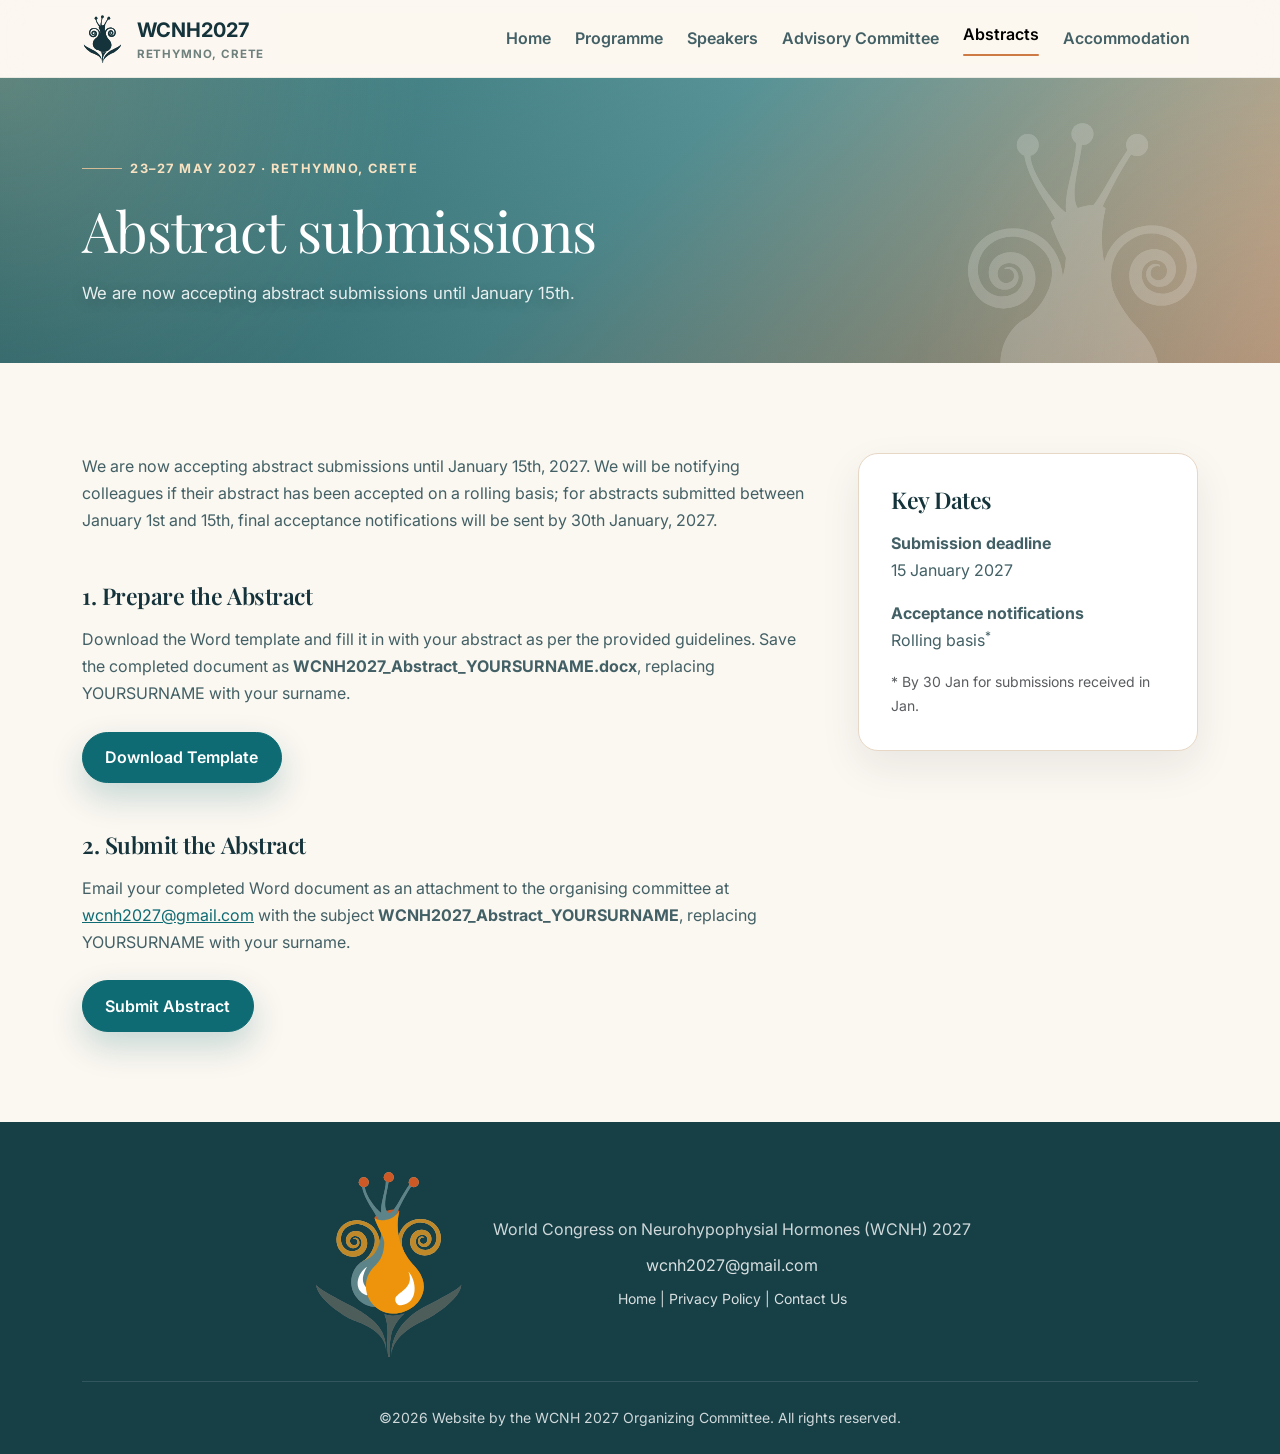
==== commit 49dde705: "minor changes" ====
--- a/abstracts.html
+++ b/abstracts.html
@@ -21,42 +21,39 @@
         <img class="page-hero-mark" src="assets/img/logo-square.svg" alt="" aria-hidden="true" width="640" height="750">
         <p class="eyebrow">23–27 May 2027 · Rethymno, Crete</p>
         <h1 class="display-4 mb-3">Abstract submissions</h1>
-        <p class="lead-copy mb-0">Download the template and submit your abstract by email.</p>
+        <p class="lead-copy mb-0">We are now accepting abstract submissions until January 15th.</p>
       </div>
     </header>
     <div class="section-space">
       <div class="container">
         <div class="row g-5 align-items-start">
           <div class="col-lg-8 d-flex flex-column gap-5">
+            <p class="mb-0">We are now accepting abstract submissions until January 15th, 2027. We will be notifying colleagues if their abstract has been accepted on a rolling basis; for abstracts submitted between January 1st and 15th, final acceptance notifications will be sent by 30th January, 2027.</p>
             <section aria-labelledby="prepare-heading">
               <h2 id="prepare-heading" class="panel-title">1. Prepare the Abstract</h2>
-              <p>Download the Word template and fill it in with your abstract as per the provided guidelines. Save the completed document in Word format (.docx), ready to attach to your email.</p>
+              <p>Download the Word template and fill it in with your abstract as per the provided guidelines. Save the completed document as <strong>WCNH2027_Abstract_YOURSURNAME.docx</strong>, replacing YOURSURNAME with your surname.</p>
               <div class="mt-4">
-                <!-- PLACEHOLDER: this download is an unchanged copy of multimedia/WCNH_template_v2.docx. Replace with the final abstract template when available. -->
-                <a class="btn btn-primary" href="assets/downloads/WCNH2027-abstract-template.docx" download>Download Template</a>
+                <a class="btn btn-primary" href="assets/downloads/WCNH2027_AbstractSubmissionTemplate.docx" download>Download Template</a>
               </div>
             </section>
             <section aria-labelledby="submit-heading">
               <h2 id="submit-heading" class="panel-title">2. Submit the Abstract</h2>
-              <p>Email your completed Word document as an attachment to the organising committee at <a href="mailto:wcnh2027@gmail.com">wcnh2027@gmail.com</a> with the subject <strong>WCNH2027 Abstract Submission - [Your Abstract Title]</strong>.</p>
+              <p id="attachment-reminder">Email your completed Word document as an attachment to the organising committee at <a href="mailto:wcnh2027@gmail.com">wcnh2027@gmail.com</a> with the subject <strong>WCNH2027_Abstract_YOURSURNAME</strong>, replacing YOURSURNAME with your surname.</p>
               <div class="mt-4">
-                <a class="btn btn-primary" href="mailto:wcnh2027@gmail.com?subject=WCNH2027%20Abstract%20Submission" aria-describedby="attachment-reminder">Submit Abstract</a>
+                <a class="btn btn-primary" href="mailto:wcnh2027@gmail.com?subject=WCNH2027_Abstract_YOURSURNAME" aria-describedby="attachment-reminder">Submit Abstract</a>
               </div>
             </section>
           </div>
           <div class="col-lg-4">
             <aside class="content-panel" aria-labelledby="key-dates-heading">
               <h2 id="key-dates-heading" class="panel-title">Key Dates</h2>
-              <!-- PLACEHOLDER: sample dates; replace with the confirmed submission schedule. -->
-              <p class="small">Provisional dates — to be confirmed.</p>
               <dl class="mb-0">
                 <dt>Submission deadline</dt>
-                <dd class="mb-3">TBC</dd>
-                <dt>Abstract review</dt>
-                <dd class="mb-3">TBC</dd>
+                <dd class="mb-3">15 January 2027</dd>
                 <dt>Acceptance notifications</dt>
-                <dd class="mb-0">TBC</dd>
+                <dd class="mb-0" aria-describedby="acceptance-footnote">Rolling basis<sup>*</sup></dd>
               </dl>
+              <p id="acceptance-footnote" class="small text-muted mt-3 mb-0">* By 30 Jan for submissions received in Jan.</p>
             </aside>
           </div>
         </div>
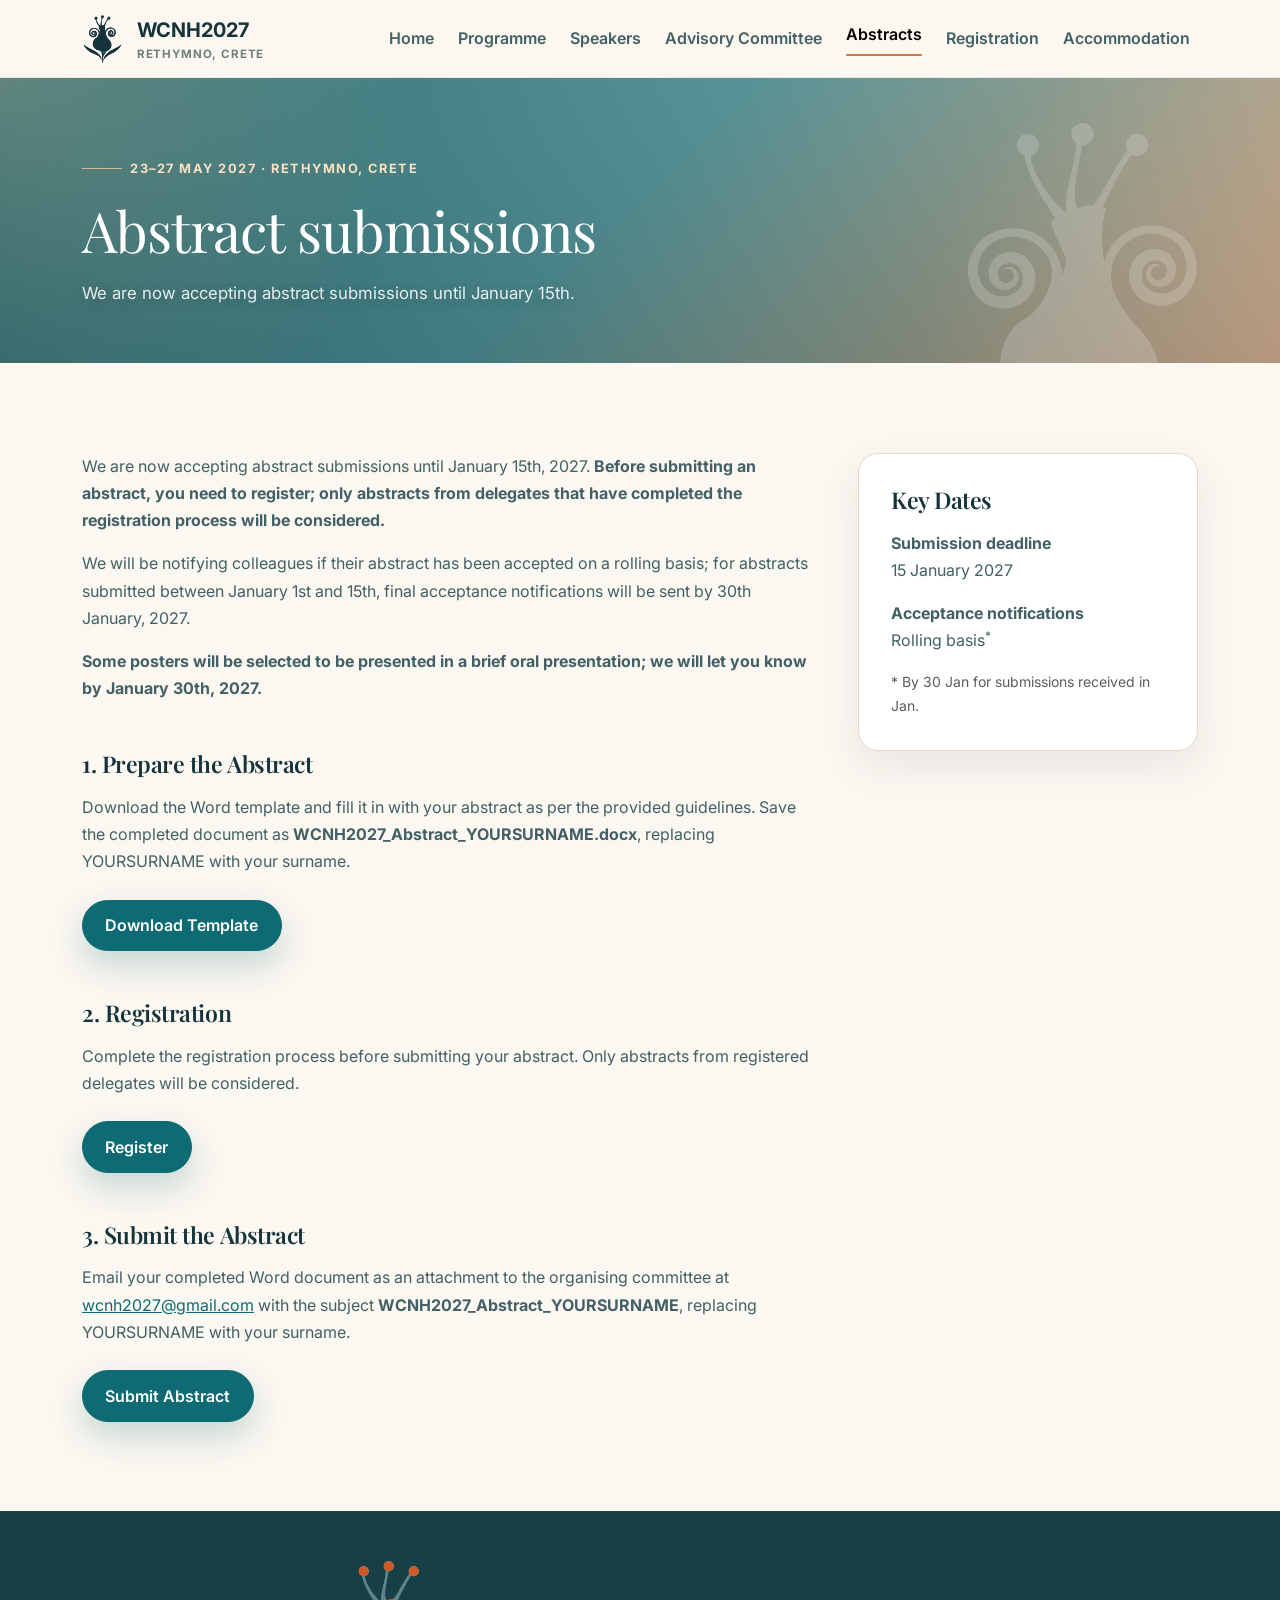
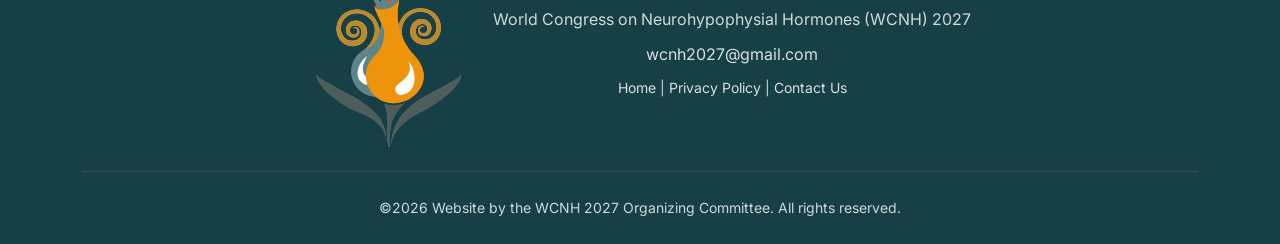
==== commit c1ffc28b: "updates to launch" ====
--- a/abstracts.html
+++ b/abstracts.html
@@ -28,7 +28,11 @@
       <div class="container">
         <div class="row g-5 align-items-start">
           <div class="col-lg-8 d-flex flex-column gap-5">
-            <p class="mb-0">We are now accepting abstract submissions until January 15th, 2027. We will be notifying colleagues if their abstract has been accepted on a rolling basis; for abstracts submitted between January 1st and 15th, final acceptance notifications will be sent by 30th January, 2027.</p>
+            <div>
+              <p>We are now accepting abstract submissions until January 15th, 2027. <strong>Before submitting an abstract, you need to register; only abstracts from delegates that have completed the registration process will be considered.</strong></p>
+              <p>We will be notifying colleagues if their abstract has been accepted on a rolling basis; for abstracts submitted between January 1st and 15th, final acceptance notifications will be sent by 30th January, 2027.</p>
+              <p class="mb-0"><strong>Some posters will be selected to be presented in a brief oral presentation; we will let you know by January 30th, 2027.</strong></p>
+            </div>
             <section aria-labelledby="prepare-heading">
               <h2 id="prepare-heading" class="panel-title">1. Prepare the Abstract</h2>
               <p>Download the Word template and fill it in with your abstract as per the provided guidelines. Save the completed document as <strong>WCNH2027_Abstract_YOURSURNAME.docx</strong>, replacing YOURSURNAME with your surname.</p>
@@ -36,8 +40,15 @@
                 <a class="btn btn-primary" href="assets/downloads/WCNH2027_AbstractSubmissionTemplate.docx" download>Download Template</a>
               </div>
             </section>
+            <section aria-labelledby="registration-heading">
+              <h2 id="registration-heading" class="panel-title">2. Registration</h2>
+              <p>Complete the registration process before submitting your abstract. Only abstracts from registered delegates will be considered.</p>
+              <div class="mt-4">
+                <a class="btn btn-primary" href="registration.html">Register</a>
+              </div>
+            </section>
             <section aria-labelledby="submit-heading">
-              <h2 id="submit-heading" class="panel-title">2. Submit the Abstract</h2>
+              <h2 id="submit-heading" class="panel-title">3. Submit the Abstract</h2>
               <p id="attachment-reminder">Email your completed Word document as an attachment to the organising committee at <a href="mailto:wcnh2027@gmail.com">wcnh2027@gmail.com</a> with the subject <strong>WCNH2027_Abstract_YOURSURNAME</strong>, replacing YOURSURNAME with your surname.</p>
               <div class="mt-4">
                 <a class="btn btn-primary" href="mailto:wcnh2027@gmail.com?subject=WCNH2027_Abstract_YOURSURNAME" aria-describedby="attachment-reminder">Submit Abstract</a>
--- a/assets/css/style.css
+++ b/assets/css/style.css
@@ -421,11 +421,13 @@
   backdrop-filter: blur(10px);
 }
 
-.hero-panel .eyebrow {
+.hero-panel .eyebrow,
+.content-panel .eyebrow {
   color: var(--color-accent);
 }
 
-.hero-panel .eyebrow::before {
+.hero-panel .eyebrow::before,
+.content-panel .eyebrow::before {
   background: rgba(205, 164, 77, 0.45);
 }
 
